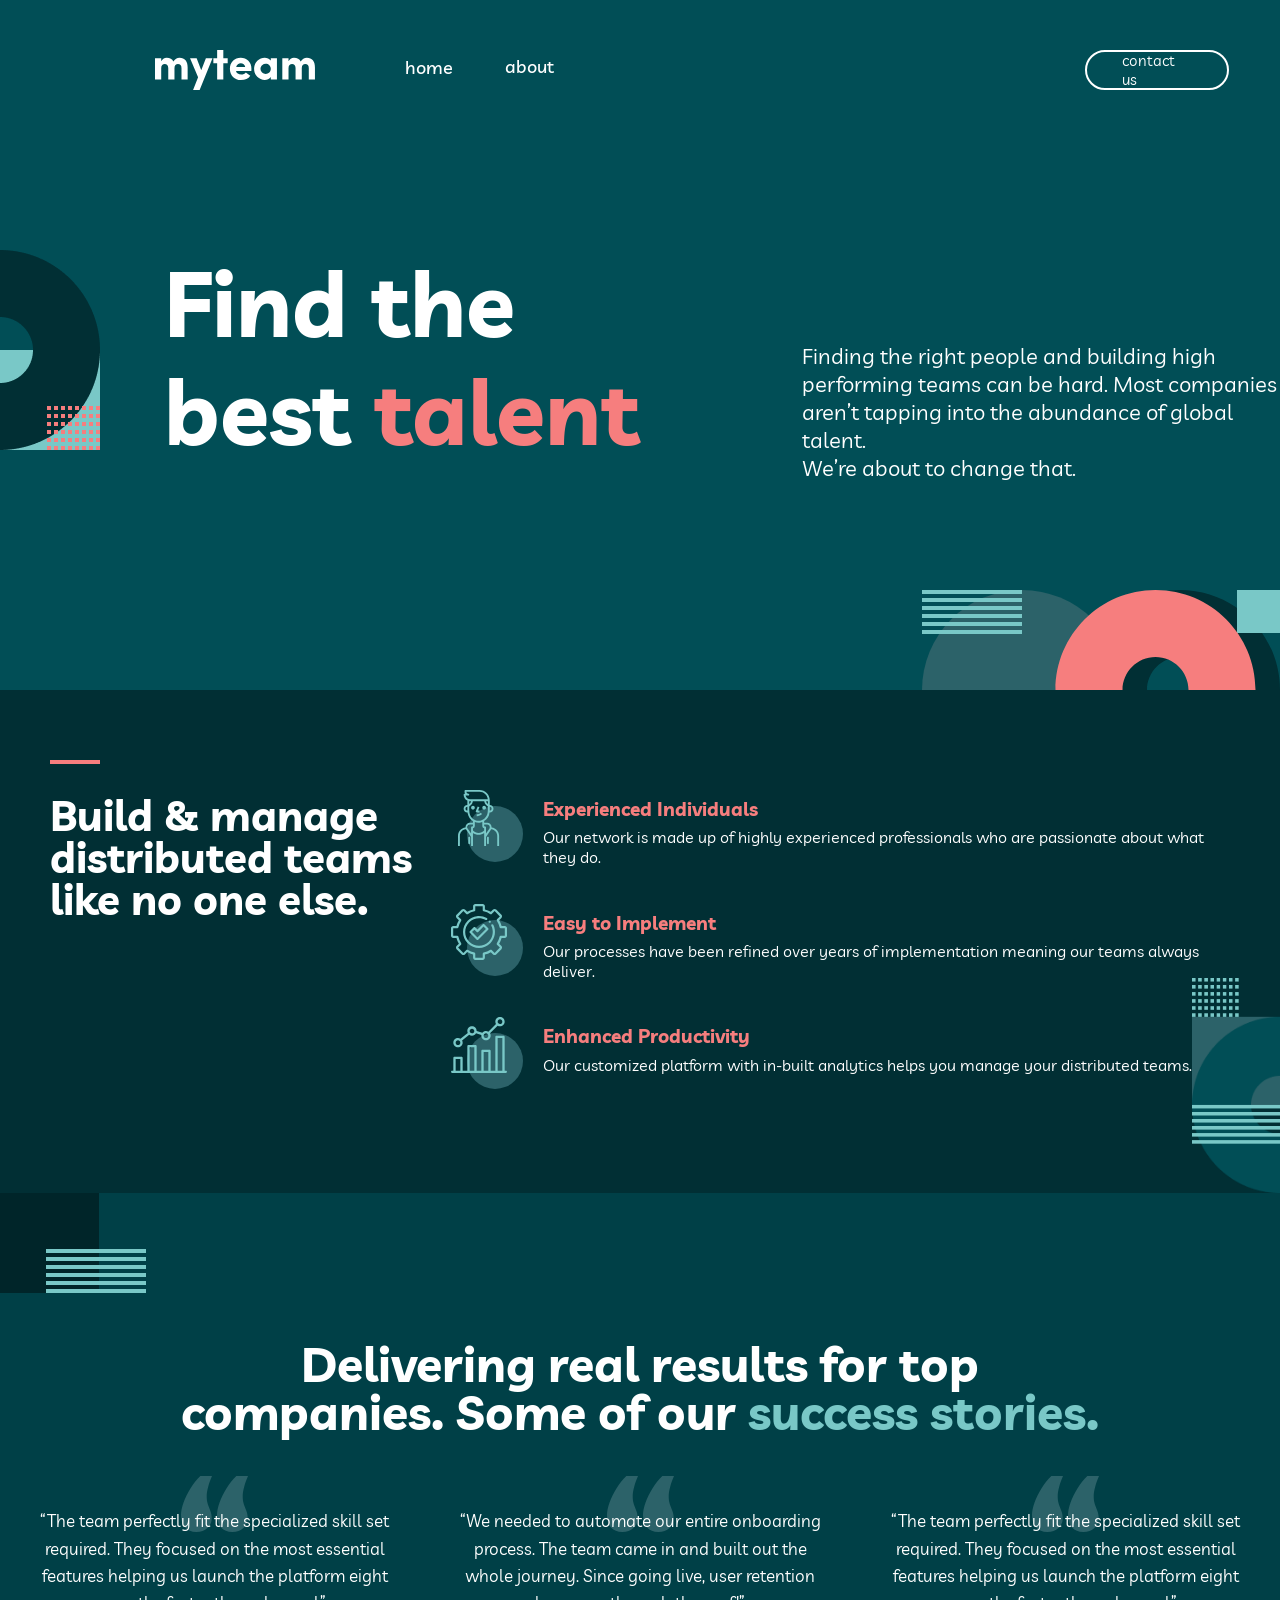
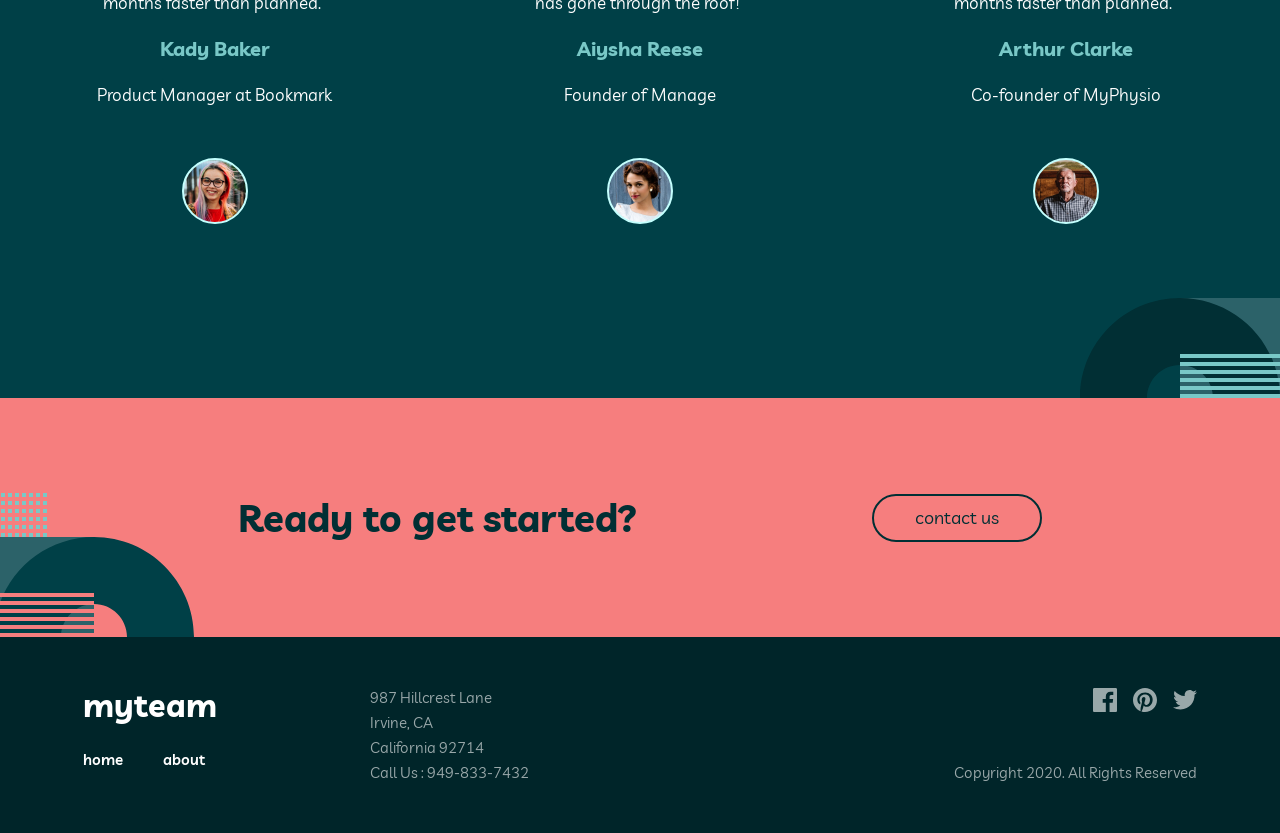
==== index.html @ 56946a6c "change some index" ====
<!DOCTYPE html>
<html lang="en">

<head>
    <meta charset="UTF-8">
    <meta name="viewport" content="width=device-width, initial-scale=1.0">
    <title>Document</title>
    <link rel="stylesheet" href="CSS/home-main.css">
    <link rel="stylesheet" href="CSS/home-header.css">
    <link rel="stylesheet" href="CSS/home-footer.css">
    <link rel="preconnect" href="https://fonts.googleapis.com">
    <link rel="preconnect" href="https://fonts.gstatic.com" crossorigin>
    <link
        href="https://fonts.googleapis.com/css2?family=Livvic:ital,wght@0,100;0,200;0,300;0,400;0,500;0,600;0,700;0,900;1,100;1,200;1,300;1,400;1,500;1,600;1,700;1,900&display=swap"
        rel="stylesheet">
</head>

<body>
    <header>

        <div class="pagesection">
            <img src="img/logofoto.svg" alt="Logo" class="logoimg">
            <div>
                <a href="index.html" class="logotext-home">home</a>
                <a href="about.html" class="logotext-about">about</a>
            </div>
            <div class="contactus">
                <a href="contact.html" class="logotext1">contact us</a>
                <div><img src="img/threelinesGroup 2.png" class="logotext2"></div>
            </div>
        </div>

        <div class="home-header">
            <div class="home-text">
                <div class="home-1circle-box">
                    <img src="img/1circle.png" class="circle1">
                </div>

                <h1 class="text1">Find the <br> best <span>talent</span></h1>
                <div class="text2">Finding the right people and building high <br> performing teams can be hard. Most
                    companies <br> aren’t tapping into the abundance of global talent. <br> We’re about to change that.
                </div>
            </div>
            <div class="home-2cicrle-box">
                <img src="img/2circle.svg" class="circle2">
            </div>
        </div>
    </header>

    <main>
        <div class="home_main1">
            <!-- <img src="img/dekoracija4.png" class="home_main1_decor1"> -->
            <div class="home_main1-wrap">
                <div class="home_main1_build-teams">
                    <img src="img/Rectangle.png" class="home_main1_build-teams_decor">
                    <h2>Build & manage distributed teams like no one else.</h2>
                </div>
                <div class="home_main1_points">
                    <div class="home_main1_point-img">
                        <img src="img/individuals-logo.svg" alt="drawing of a person">
                    </div>
                    <div class="home_main1_point-text">
                        <h3>Experienced Individuals</h3>
                        <p>Our network is made up of highly experienced professionals who are passionate about what they
                            do.</p>
                    </div>

                    <div class="home_main1_point-img">
                        <img src="img/implement-logo.svg" alt="drawing of a checkmark">
                    </div>
                    <div class="home_main1_point-text">
                        <h3>Easy to Implement</h3>
                        <p>Our processes have been refined over years of implementation meaning our teams always
                            deliver.</p>
                    </div>

                    <div class="home_main1_point-img">
                        <img src="img/productivity-logo.svg" alt="drawing of a chart">
                    </div>
                    <div class="home_main1_point-text">
                        <h3>Enhanced Productivity</h3>
                        <p>Our customized platform with in-built analytics helps you manage your distributed teams.</p>
                    </div>
                </div>
            </div>
        </div>




        <div class="home_main2">

            <div class="move-photo">
                <img src="img/Group 8 Copy.png">
            </div>
            <div class="success-stories">


                <div class="success-stories__title">
                    <h2>
                        Delivering real results for top <br> companies. Some of our <span class="other-color">success
                            stories.</span></h2>
                </div>

                <div class="persons-table">
                    <div class="column-line1">
                        <img src="img/“.svg" class="size-photo">
                        <p> “The team perfectly fit the specialized skill set <br> required. They focused on the most
                            essential <br> features helping us launch the platform eight <br> months faster than
                            planned.”
                        </p>
                        <h3>Kady Baker</h3>
                        <p>Product Manager at Bookmark</p>
                        <div class="persons-photo"><img src="img/Oval.svg"></div>
                    </div>
                    <div class="column-line2">
                        <img src="img/“.svg" class="size-photo">
                        <p> “We needed to automate our entire onboarding <br> process. The team came in and built out
                            the
                            <br> whole journey. Since going live, user retention <br> has gone through the roof!”
                        </p>
                        <h3>Aiysha Reese</h3>
                        <p>Founder of Manage</p>
                        <div class="persons-photo"><img src="img/Oval Copy 5.svg"></div>
                    </div>
                    <div class="column-line3">
                        <img src="img/“.svg" class="size-photo">
                        <p> “The team perfectly fit the specialized skill set <br> required. They focused on the most
                            essential <br> features helping us launch the platform eight <br> months faster than
                            planned.”
                        </p>
                        <h3>Arthur Clarke</h3>
                        <p>Co-founder of MyPhysio</p>
                        <div class="persons-photo"><img src="img/Oval Copy 6.svg"></div>
                    </div>
                </div>
            </div>
            <div class="move-photo1">
                <img src="img/Group 8.svg">
            </div>
    </main>
    <footer>
        <div class="cta">
            <img src="img/Group 8 s.svg" class="cta__decor">

            <div class="cta_in">
                <h2>Ready to get started?</h2>
                <a href="contact.html">contact us</a>
            </div>
        </div>
        <div class="start">
            <div class="footer-left">
                <div class="logo">myteam
                <nav>
                    <a href="index.html">home</a>
                    <a href="about.html">about</a>
                </nav>
                </div>
                <div class="socials2">
                    <a href="#"><img src="img/Path.svg" alt="Facebook"></a>
                    <a href="#"><img src="img/Path1.svg" alt="Pinterest"></a>
                    <a href="#"><img src="img/Path2.svg" alt="Twitter"></a>
                </div>
            <div class="footer-info">
                <p>987 Hillcrest Lane</p>
                <p>Irvine, CA</p>
                <p>California 92714</p>
                <p>Call Us : 949-833-7432</p>
                <div class="texttablet">
                    <p>Copyright 2020. All Rights Reserved</p>
                </div>
            </div>    
            </div>

            
            <div class="footer-right">
                <div class="socials">
                    <a href="#"><img src="img/Path.svg" alt="Facebook"></a>
                    <a href="#"><img src="img/Path1.svg" alt="Pinterest"></a>
                    <a href="#"><img src="img/Path2.svg" alt="Twitter"></a>
                </div>
                <p>Copyright 2020. All Rights Reserved</p>
            </div>
        </div>
    </footer>


</body>

</html>
---- CSS/home-main.css ----
body{
    font-family: "Livvic", sans-serif;
    margin: 0 auto;
}

.success-stories {
    width: 100%;
    max-width: 1440px;
    min-height: 280px;
    display: flex;
    flex-direction: column;
    align-items: center;
    background-color: #004047;
    color: white;
    padding: 16px 0px 70px;
    margin: 0 auto;
}

.move-photo{
    width: 100%;
    max-width: 1440px;
    height: auto;
    background-color: #004047;
    margin: 0 auto;
}


.move-photo1 {
    display: flex;
    justify-content: flex-end;
    width: 100%;
    max-width: 1440px;
    height: auto;
    background-color: #004047;
    margin: 0 auto;
}


.success-stories__title {
    display: flex;
    justify-content: center;
    text-align: center;
    margin-top: 27px;
}

.success-stories__title h2 {
    font-size: 48px;
    line-height: 1;
    margin: 0 auto;
}

.success-stories__title span {
    color: #79C8C7;
}
 
.persons-table {
    width: 100%;
    max-width: 1200px;
    height: auto;
    display: flex;
    justify-content: space-between;
    gap: 40px;
    margin-top: 40px;                      
}

.persons-table p{
    font-size: 17px;
    line-height: 1.6;
    margin: 0 auto;
}

.column-line1, .column-line2, .column-line3 {
    text-align: center;
    display: flex;
    flex-direction: column;
}

.column-line1 h3, .column-line2 h3, .column-line3 h3{
    color: #79C8C7;
    font-size: 20px;
}

.size-photo{
    width: 67px;
    height: 56px;
    margin: 0 auto -25px;
}

.persons-photo{
    padding-top: 50px;
    
}


.home_main1 {
    background-color: #012F34;
    color: white;
    background-size: 6.9%;
    max-width: 1340px;
    margin: auto;
    padding: 100px 50px;
    position: relative;
    display: flex;
    background-image: url("../img/dekoracija4.png");
    background-repeat: no-repeat;
    background-position: bottom right;
}
.home_main1-wrap {
    margin: auto;
    display: flex;
    justify-content: space-around;
    
}
 
.home_main1_build-teams {
    width: 419px;
    height: 144px;
    font-size: 28px;
    line-height: 1;
    margin-top: -30px;
}
 
.home_main1_points {
    display: grid;
    grid-template-columns: 72px auto;
    grid-template-rows: 94px;
    gap: 20px;
}
.home_main1_points h3 {
    color: #F67E7E;
    line-height: 0;
}
 
.home_main1_point-img {
    pointer-events: none;
}
 
 
.home_main1_build-teams_decor {
    pointer-events: none;
    position: absolute;
}

.about_main-1 {
    background-color: #004047;
    color: white;
    width: 1440px;
    height: 1002px;
    margin: auto;
 
    position: relative;
}
 
.about_main-1_wrap {
    margin: auto;
    display: flex;
    flex-direction: column;
}
 
.about_main-1_meet-directors {
    margin: auto;
    margin-top: 100px;
    width: 1110px;
    text-align: center;
    font-size: 28px;
}
 
.about_main-1_directors {
    display: grid;
    grid-template-columns: repeat(3, 350px);
    gap: 20px;
    justify-content: center;
}
 
.about_main-1_directors-tile {
    background-color: #002529;
    width: 350px;
    height: 253px;
    text-align: center;
    margin-bottom: 50px;
    position: relative;
    font-size: 15px;
    display: flex;
    flex-direction: column;
    align-items: center;
    justify-content: center;
}
.about_main-1_directors-tile p:first-of-type {
    color: #79C8C7;
    font-weight: bold;
    font-size: 18px;
    margin-bottom: -10px;
}
.about_main-1_directors-tile p:last-of-type {
    font-style: italic;
}
.about_main-1_directors-tile img {
    margin-bottom: -10px;
    height: 96px;
    width: 96px;
}
.about_main-1_directors-tile:last-child img {
    border: 2px solid #C4FFFE;
    border-radius: 50%;
}
 
.about_main-1_directors-tile_plus {
    background-color: #F67E7E;
    width: 56px;
    height: 56px;
    border: 0px solid;
    border-radius: 50%;
 
    color: #002529;
    font-size: 40px;
    font-weight: bold;
 
    text-align: center;
    display: flex;
    justify-content: center;
 
    position: absolute;
    bottom: -28px;
    left: 50%;
    transform: translateX(-50%);
}
 
 
 
.about_main-1_decor-1 {
    position: absolute;
    pointer-events: none;
}
.about_main-1_decor-2 {
    position: absolute;
    pointer-events: none;
 
    right: 0px;
    bottom: 0px;
}

.about_main-2 {
    background-color: #012F34;
    color: white;
    width: 1440px;
    height: 437px;
    margin: auto;
    position: relative;
}
 
.about_main-2_wrap {
    margin: auto;
    display: flex;
    flex-direction: column;
}
 
.about_main-2_some-clients {
    margin: auto;
    margin-top: 100px;
    width: 1110px;
    text-align: center;
    font-size: 28px;
}
 
.about_main-2_clients {
    display: flex;
    justify-content: center;
    align-items: center;
    flex-wrap: wrap;
    gap: 100px;
 
    filter: brightness(0) invert(1);
    height: 45px;
    margin-top: 20px;
}
 
.about_main-2_clients-box {
    width: 150px;
    height: 45px;
 
    display: flex;
    justify-content: center;
    align-items: center;
}
 
.about_main-2_clients img {
    max-width: 100%;
    max-height: 100%;
}
 
.about_main-2_decor {
    position: absolute;
    pointer-events: none;
}



@media screen and (max-width: 768px) {
    .home_main1 {
        background-size: 13%;
        padding: 120px 0px;
        background-image: url("../img/dekoracija4.png");
        background-repeat: no-repeat;
        background-position: top  right;
    }

    .home_main1_decor1 {
        padding-bottom: 440px;
    }

    .home_main1-wrap {
        margin-right: 0px;
        margin-left: 0px;
        display: flex;
        flex-direction: column;
    }

    .home_main1_build-teams {
        font-size: 22px;
        width: 450px;
        margin-left: 80px;
    }

    .home_main1_points {
        width: 450px;
        margin-left: 70px;
    }


    .logotext1:hover {
        color: black;
        background-color: #fff;
    }
    .persons-table{
        display: flex;
        flex-direction: column;
        margin-top: 50px;
    }

}
---- CSS/home-header.css ----
header {
    background-color: #014E56;
    max-width: 1440px;
    height: auto;
    margin: 0 auto;
}
 
.logoimg {
    width: 160px;
    height: 40px;
}
 
.pagesection {
    height: 40px;
    padding-top: 50px;
    margin-left: 155px;
    display: flex;
    box-sizing: content-box;
    gap: 90px;
}
 
.pagesection div {
    display: flex;
    gap: 10px;
    box-sizing: content-box;
}
 
.contactus {
    margin-left: 400px;
    box-sizing: content-box;
}
 
.logotext-home {
    padding-top: 6px;
    color: white;
    font-size: 18px;
    font-weight: 500;
    width: 90px;
    text-decoration: none;
}
 
.logotext-about {
    padding-top: 5px;
    color: white;
    font-size: 18px;
    font-weight: 500;
    width: 90px;
    text-decoration: none;
}
 
.logotext1 {
    box-sizing: content-box;
    width: 70px;
    color: white;
    font-size: 15px;
    border: 2px solid white;
    padding: 14px 35px;
    border-radius: 100px;
    text-decoration: none;
    display: flex;
    align-items: center;
}

.logotext2{
    display: none;
}
 
.home-header {
    padding-top: 60px;
}
 
.home-text {
    color: white;
    height: 400px;
    padding-top: 40px;
    display: flex;
    flex-direction: row;
}
 
.home-circle-box {
    width: 200px;
    height: 200px;
}
 
.circle1 {
    margin-top: 60px;
}
 
.text1 {
    padding-left: 64px;
    font-size: 90px;
    line-height: 1.2;
    width: 635px;
    height: 200px;
}
 
.text1 span {
    color: #F67E7E;
}
 
.text2 {
    line-height: 28px;
    font-size: 22px;
    padding-top: 152px;
    padding-left: 30px;

}
 
 
.home-2cicrle-box {
    display: flex;
    justify-content: flex-end;
}

.logotext1:hover {
    color: black;
    background-color: #fff;
}

.logotext-home:hover{
    color: #F67E7E
}

.logotext-about:hover{
    color: #F67E7E;
}
 
@media screen and (max-width: 768px) {
    header {
        width: 768px;
    }
 
    .pagesection {
        width: 768px;
        height: 40px;
        padding-top: 50px;
        margin-left: 50px;
        padding-left: 0px;
        flex-direction: row;
        display: flex;
        gap: 55px;
    }
 
    .logotext1 {
        margin-left: 85px;
        width: 70px;
        color: white;
        font-size: 15px;
        border: 2px solid white;
        padding: 14px 35px;
        border-radius: 100px;
        text-decoration: none;
        display: flex;
        justify-content: center;
        align-items: center;
    }
 
    .contactus {
        margin-left: 0px;
    }
 
    .circle1 {
        display: none;
    }
 
    .home-header {
        padding-top: 0px;
        height: 700px;
    }
 
    .home-text {
        padding-top: 40px;
        justify-content: center;
        color: white;
        width: 683px;
        height: 450px;
        display: flex;
        flex-direction: column;
    }
 
    .text1 {
        text-align: center;
        margin-left: 60px;
        padding-left: 0px;
        margin-top: 0px;
        margin-bottom: 0px;
        font-size: 80px;
        line-height: 1;
        width: 683px;
        height: 200px;
    }
 
    .text1 span {
        color: #F67E7E;
    }
 
    .text2 {
 
        text-align: center;
        margin-left: 180px;
        padding-left: 0px;
        padding-top: 0px;
        width: 457px;
        line-height: 28px;
        font-size: 19px;
        height: 100px;
    }
 
    .home-2cicrle-box {
        padding-top: 110px;
        margin-right: 200px;
        display: flex;
        justify-content: flex-end;
    }
 
    .home_main1 {
        width: 100%;
        max-width: 768px;
    }
 
    .home_main1_decor1 {
        padding-bottom: 440px;
    }
 
    .home_main1-wrap {
        display: flex;
        flex-direction: column;
    }
    .home_main1_build-teams {
        font-size: 22px;
        width: 450px;
        margin-left: 80px;
    }
 
    .home_main1_points {
        width: 450px;
        margin-left: 70px;
    }
 
 
    .logotext1:hover {
        color: black;
        background-color: #fff;
    }
}

@media (max-width: 375px){
    header{
        width: 100%;
        max-width: 375px;
    }

    .home-text{
        width: 100%;
        max-width: 375px;
        margin: 0;
    }

    .circle1{
        display: none;
    }

    .text1{ 
        width: 100%;
        max-width: 375px;
        margin-left: -1px;
        font-size: 40px;
        height: 100px;
    }

    .text2{
        display: flex;
        align-items: center;
        justify-content: center;
        width: 100%;
        max-width: 375px;
        font-size: 16px;
        margin-left: 0px;
    }
    .pagesection div{
        display: none;
    }

    .logotext2{
        display: flex;
        flex-direction: column;
    }

    .pagesection{
        width: 100%;
        max-width: 375px;;
    }
    
}
---- CSS/home-footer.css ----
footer{
    font-family: "Livvic", sans-serif;
    margin: 0 auto;
}
 
.cta{
    width: 100%;
    max-width: 1440px;
    height: auto;
    display: flex;
    align-items: center;
    margin: 0 auto;
    background-color: #F67E7E;
}
 
.cta img{
    width: 194px;
    margin-right: -194px;
    margin-top: 95px;
}
 
.cta_in{
    box-sizing: border-box;
    max-width: 1440px;
    margin: 0 auto;
    display: flex;
    flex-direction: row;
    justify-content: space-between;
    align-items: center;
}
 
.cta_in h2{
    display: flex;
    align-items: center;
    margin: 0 auto;
    font-size: clamp(28px, 3vw, 48px);
    line-height: 1;
    color: #012F34;
    margin-right: 235px;
}
 
.cta_in a{
    box-sizing: border-box;
    width: 170px;
    height: 48px;
    color: #012F34;
    font-size: 18px;
    border: 2px solid #012F34;     
    border-radius: 100px;
    text-decoration: none;
    display: flex;
    justify-content: center;
    align-items: center;
    margin: 0;
}

.cta_in:hover a{
    color: #fff;
    background-color: #012F34;
}


.start {
    box-sizing: border-box;
    width: 100%;
    max-width: 1440px;
    margin: 0 auto;
    background-color: #002529;
    min-height: 145px;
    display: flex;
    justify-content: space-between;
    align-items: center;
    padding: 48px 6.45%;
    color: #fff;
}
 

.footer-left {
    width: 40%;
    display: flex;
    justify-content: space-between;
}
 
.logo {
    font-size: 32px;
    font-weight: 700;
}
 
nav {
    display: flex;
    gap: 40px;
    margin-top: 25px;
}
 
nav a {
    color: #fff;
    text-decoration: none;
    font-size: 15px;
    font-weight: 600;
    transition: color 0.2s;
}
 
nav a:hover {
    color: #F67E7E;
}
 
.footer-info {
    display: flex;
    flex-direction: column;
    gap: 0;
    color: #fff;
    opacity: 0.6;
    font-size: 15px;
    line-height: 25px;
}
 
.footer-info p {
    margin: 0;
}
 
.footer-right {
    display: flex;
    flex-direction: column;
    align-items: flex-end;
    gap: 51px;
    color: #fff;
    opacity: 0.6;
    font-size: 15px;
}
 
.footer-right p {
    margin: 0;
    text-align: right;
}
 
.socials {
    display: flex;
    gap: 16px;
}
 
.socials a {
    display: block;
    transition: opacity 0.2s;
}
 
.socials a:hover img {
    filter: brightness(0) saturate(100%) invert(61%) sepia(44%) saturate(1000%) hue-rotate(310deg) brightness(100%);
}
 
.socials img {
    width: 24px;
    height: 24px;
    display: block;   
}

.socials2{
    display: none;
}

.texttablet{
    display: none;
}

@media (max-width: 768px) {
    
    .cta {
        width: 100%;
        max-width: 768px;
    }

    .cta_in{
        
        display: flex;
        justify-content: space-evenly;
        width: 100%;
        max-width: 768px;
    }

    .cta_in a {
        width: 153px;
        height: 40px;
        margin: 0;
    }

    .cta_in h2{
        margin-bottom: 0px;
        margin: 0;
        font-size: clamp(20px, 5vw, 32px);
    }

    .cta img{
        margin-top: 110px;
    }

    .footer-right p{
        display: none;
    }

    .socials{
        display: none;
    }

    .socials2{
        display: flex;
        gap: 25px;
    }

    .start{
        width: 100%;
        max-width: 768px;
        display: flex;
        padding: 48px 34px;
    }

    .footer-info{
        right: 28px;
        position: absolute;
        text-align: right;
        margin-top: 10px;
    }

    .footer-info p {
        font-size: clamp(10px, 3vw, 15px);
    }

    .footer-left{
        width: 100%;
        gap: 25px;
        display: flex;
        flex-direction: column;
    }

    .texttablet{
        display: flex;
        margin-top: 25px;
    }
    
    nav{
        margin-top: 50px;
    }

    .socials2 a{
        display: flex;
        align-items: center;
        justify-content: center;
    }
}

@media (max-width: 375px) {
    .cta_in{
        width: 100%;
        max-width: 375px;
        display: flex;
        flex-direction: column;
        margin: 0 auto;
        text-align: center;
        gap: 25px;
    }

    .cta_in h2{
        display: flex;
        width: 200px;
        margin-top: -5px;
        gap: 25px;
        font-size: clamp(32px, 3vw, 40px);
    }

    .cta img{
        margin-top: 200px;
    }

    .start{
        width: 100%;
        max-width: 375px;
        display: flex;
        flex-direction: column;
        padding: 30px 0px;
    }

    .socials2{
        display: none;
    }

    .footer-info{
        margin-left: -5px;
        text-align: center;
        margin-top: 25px;
        position: static;
    }

    .footer-info p{
        font-size: clamp(16px, 3vw, 20px);
    }

    .footer-left{
        gap: 10px;
    }

    .socials{
        display: flex;
    }

    nav{
        display: flex;
        justify-content: center;
        margin-top: 35px;
    }

    .texttablet{
        display: none;
    }

    .footer-right p{
        display: flex;
    }

    .footer-right{
        display: flex;
        flex-direction: column;
        align-items: center;
        gap: 25px;
    }

    .footer-right a{
        margin-top: 35px;
    }

    .logo{
        font-size: 28px;
        margin: 0 auto;
    }

}

@media (max-width: 625px){
    .cta img{
        margin-top: 215px;
    }
}
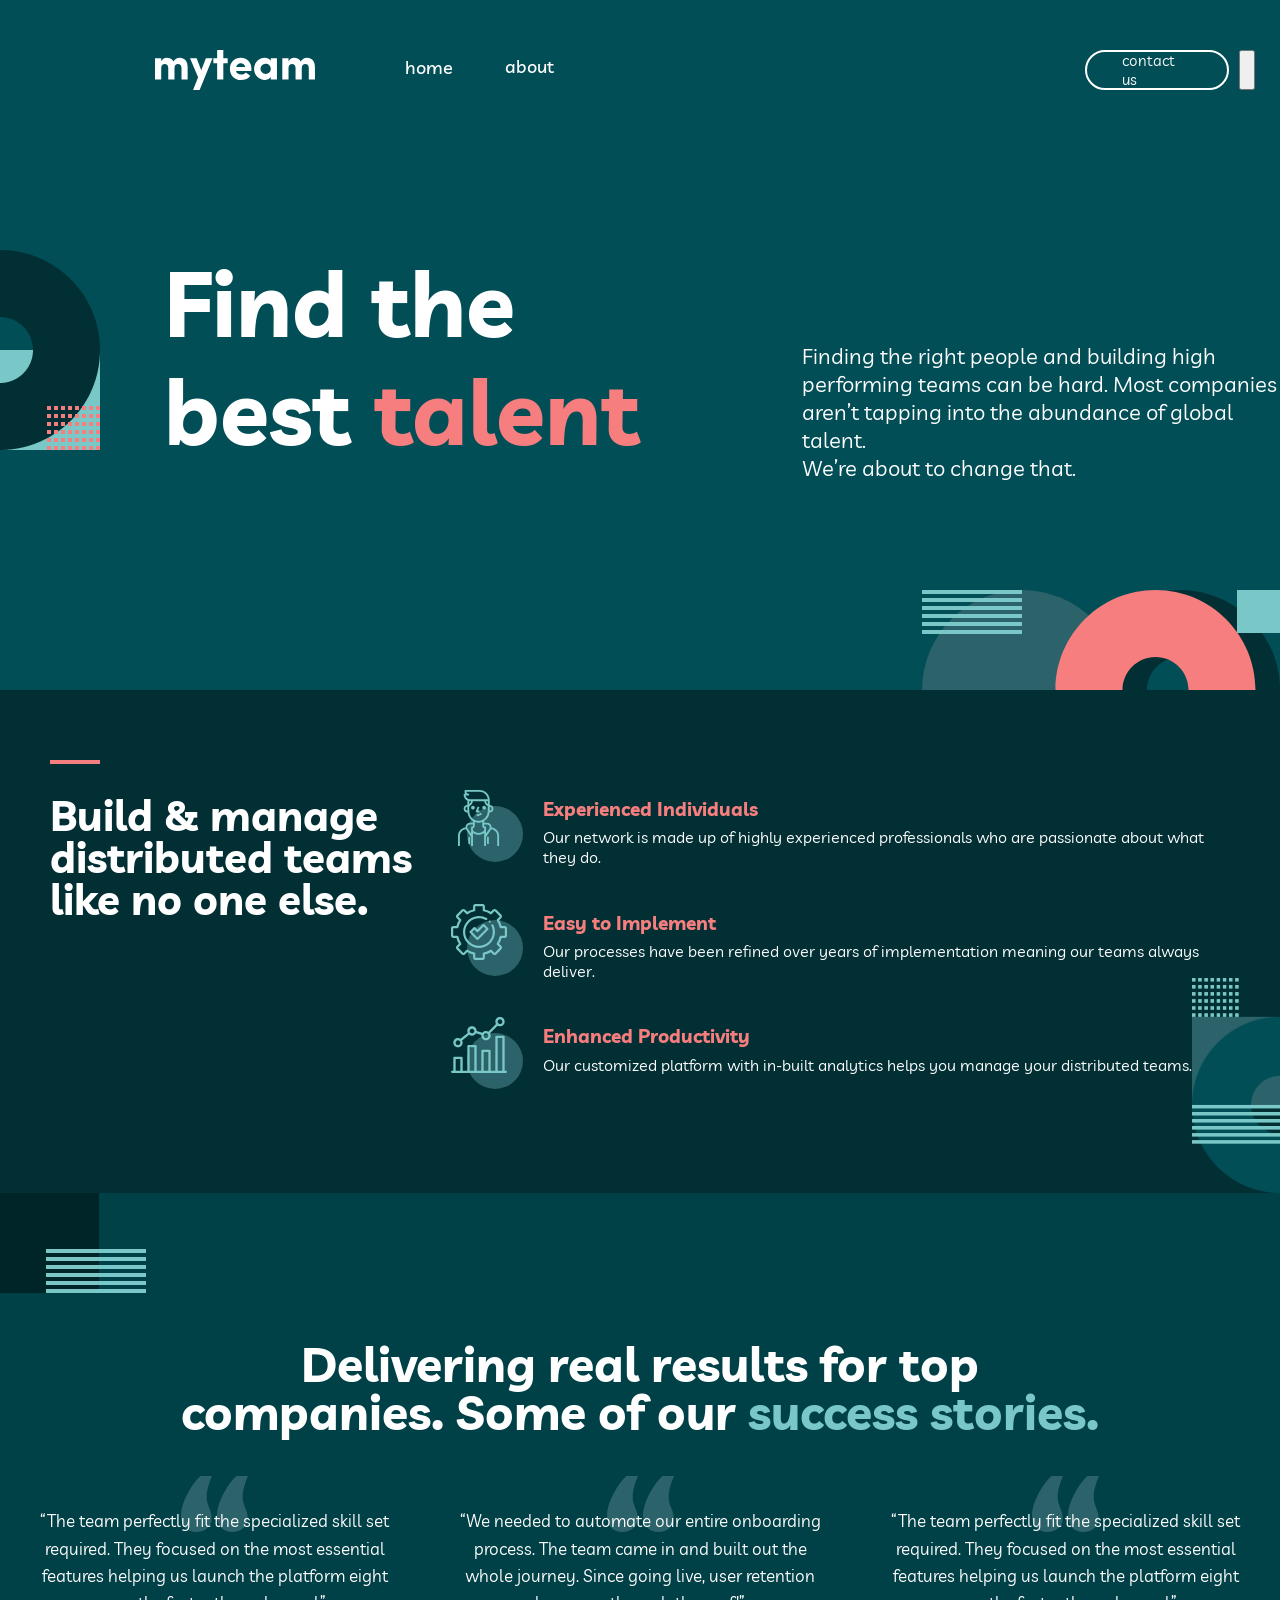
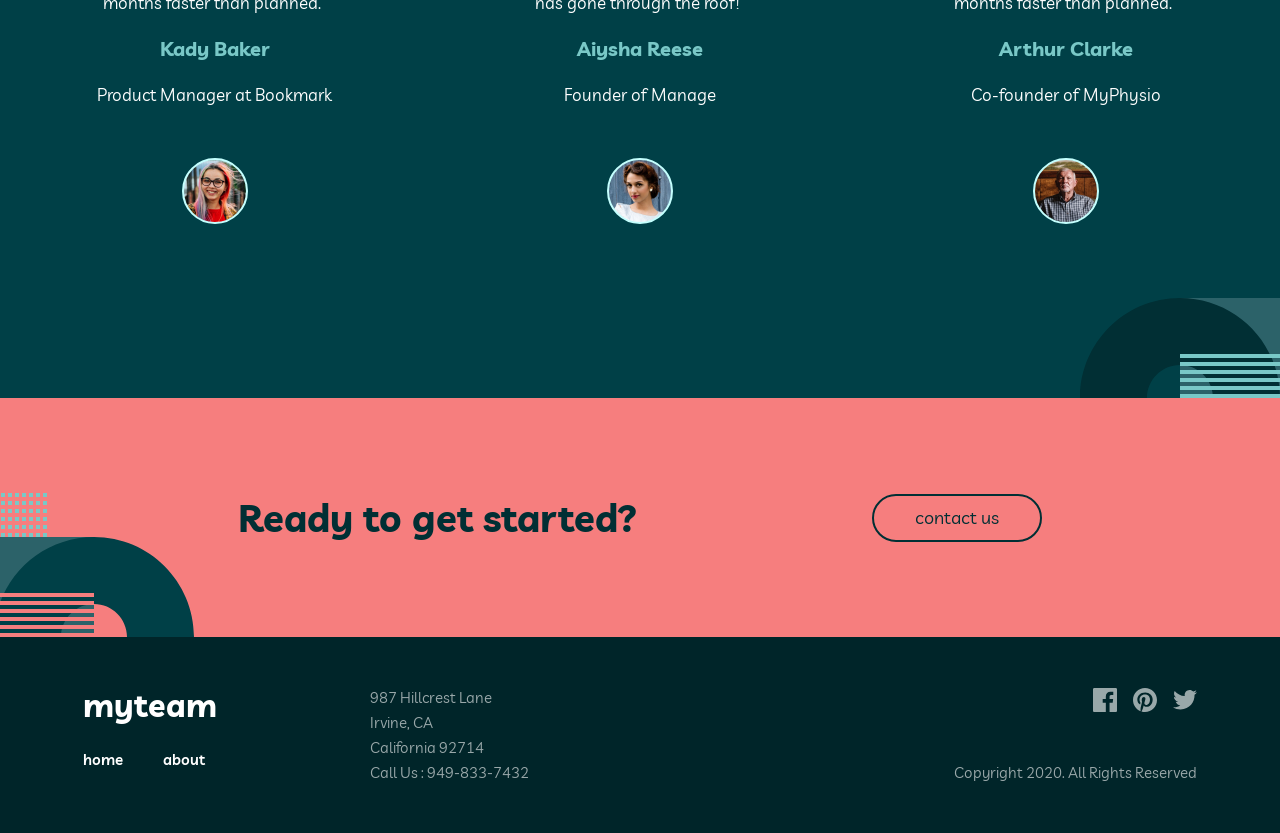
==== commit c5b4ac40: "save progress" ====
--- a/index.html
+++ b/index.html
@@ -26,7 +26,7 @@
             </div>
             <div class="contactus">
                 <a href="contact.html" class="logotext1">contact us</a>
-                <div><img src="img/threelinesGroup 2.png" class="logotext2"></div>
+                <button><img src="img/Group 2.png" class="logotext2"></button>
             </div>
         </div>
 
--- a/CSS/home-header.css
+++ b/CSS/home-header.css
@@ -248,12 +248,15 @@
     header{
         width: 100%;
         max-width: 375px;
+        height: 630px;
     }
 
     .home-text{
         width: 100%;
         max-width: 375px;
         margin: 0;
+        gap: 40px;
+        height: 300px;
     }
 
     .circle1{
@@ -264,7 +267,7 @@
         width: 100%;
         max-width: 375px;
         margin-left: -1px;
-        font-size: 40px;
+        font-size: 50px;
         height: 100px;
     }
 
@@ -277,18 +280,58 @@
         font-size: 16px;
         margin-left: 0px;
     }
-    .pagesection div{
+
+    .logotext2{
+        display: flex;
+        width: 20px;
+        height: 16px;
+        background-color: #014E56;
+        color: #fff;
+        margin-left: 125px;
+    }
+
+    .pagesection{
+        display: flex;
+        justify-content: space-evenly;
+        width: 100%;
+        max-width: 375px;
+        margin-left: 0px;
+        margin: 0 auto;
+    }
+
+    .pagesection > div:first-of-type {
+    display: none;
+    }
+
+    .home-2cicrle-box{
+        width: 100%;
+        max-width: 375px;
+        margin-top: 101px;
+        margin-left: -3px;
+        padding-top: 0;
+    }
+
+    .logoimg{
+        width: 130px;
+        height: 32px;
+    }
+
+    .logotext1{
         display: none;
     }
 
-    .logotext2{
-        display: flex;
-        flex-direction: column;
-    }
-
-    .pagesection{
-        width: 100%;
-        max-width: 375px;;
+    .contactus{
+        display: flex;
+    }
+
+    .circle2 img{
+        width: 100%;
+        max-width: 375px;
+    }
+
+    .pagesection button{
+        background-color: #014E56;
+        border: 0;
     }
     
 }
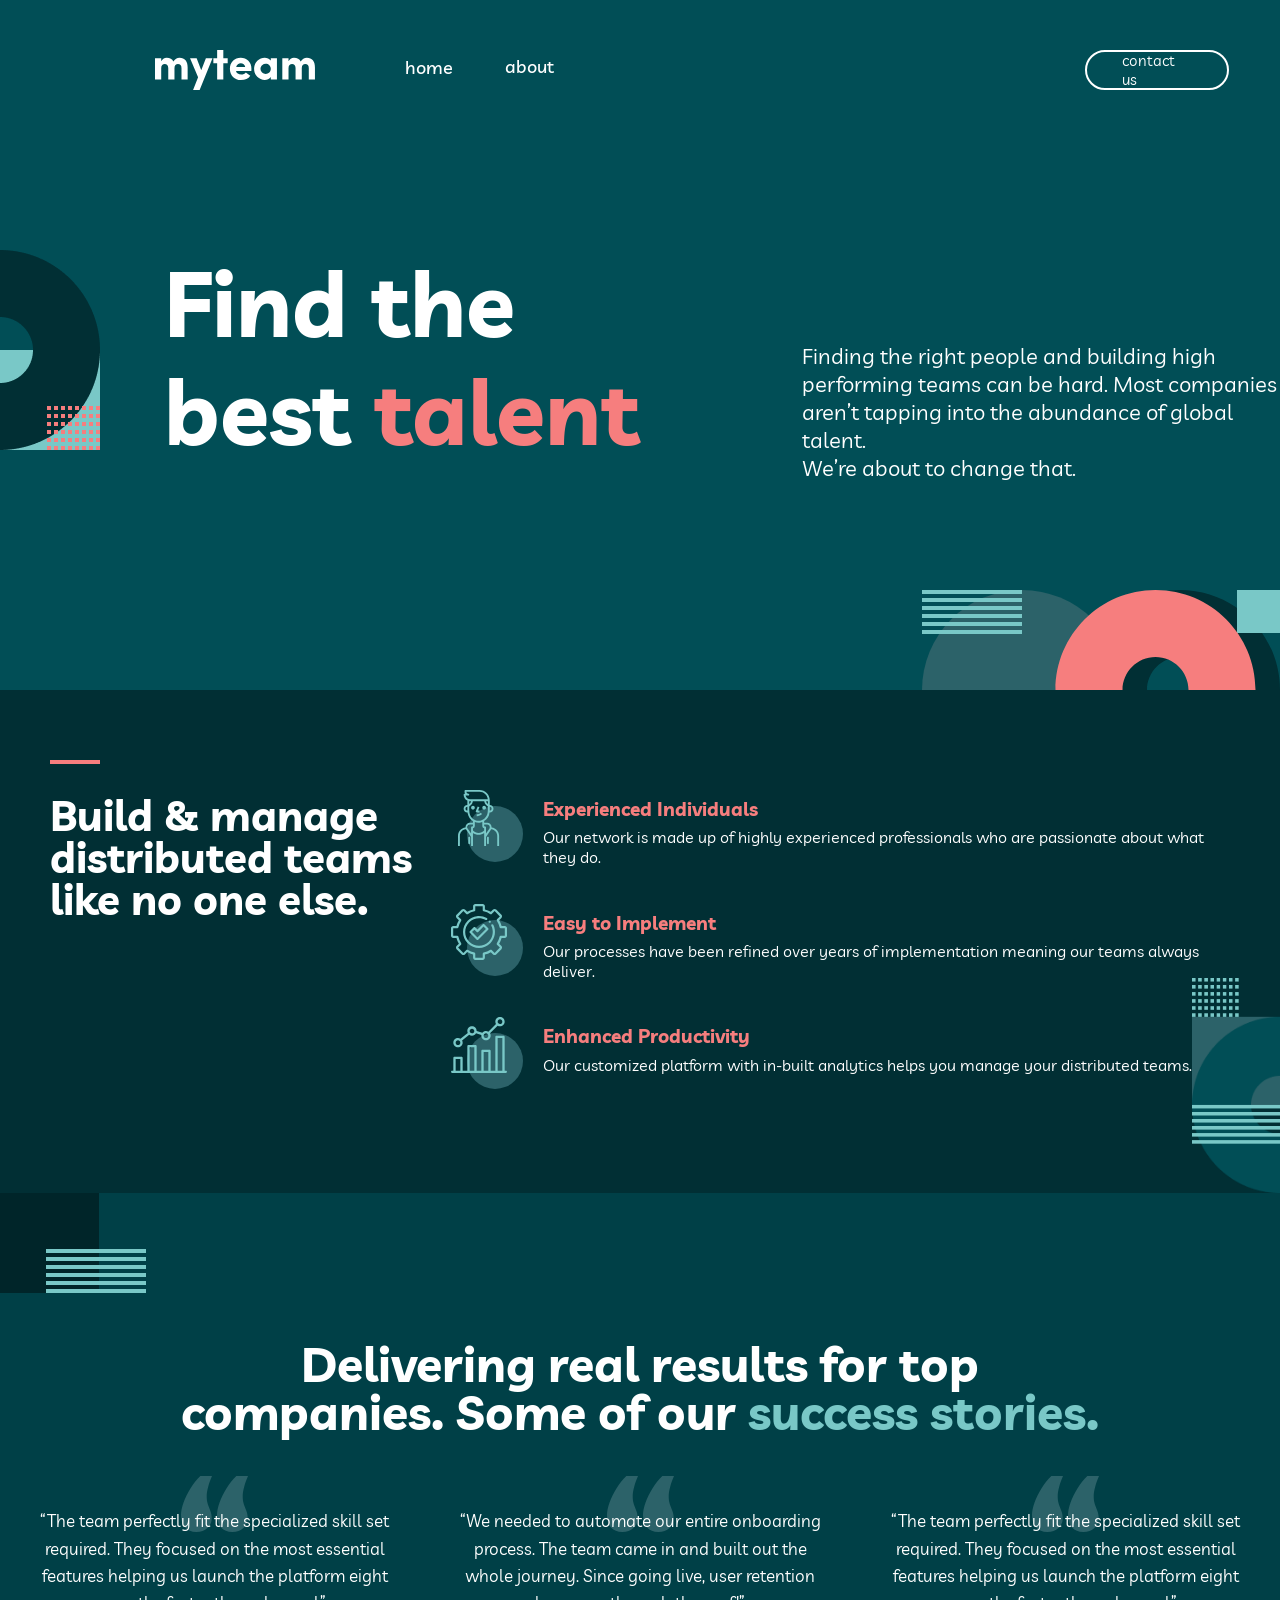
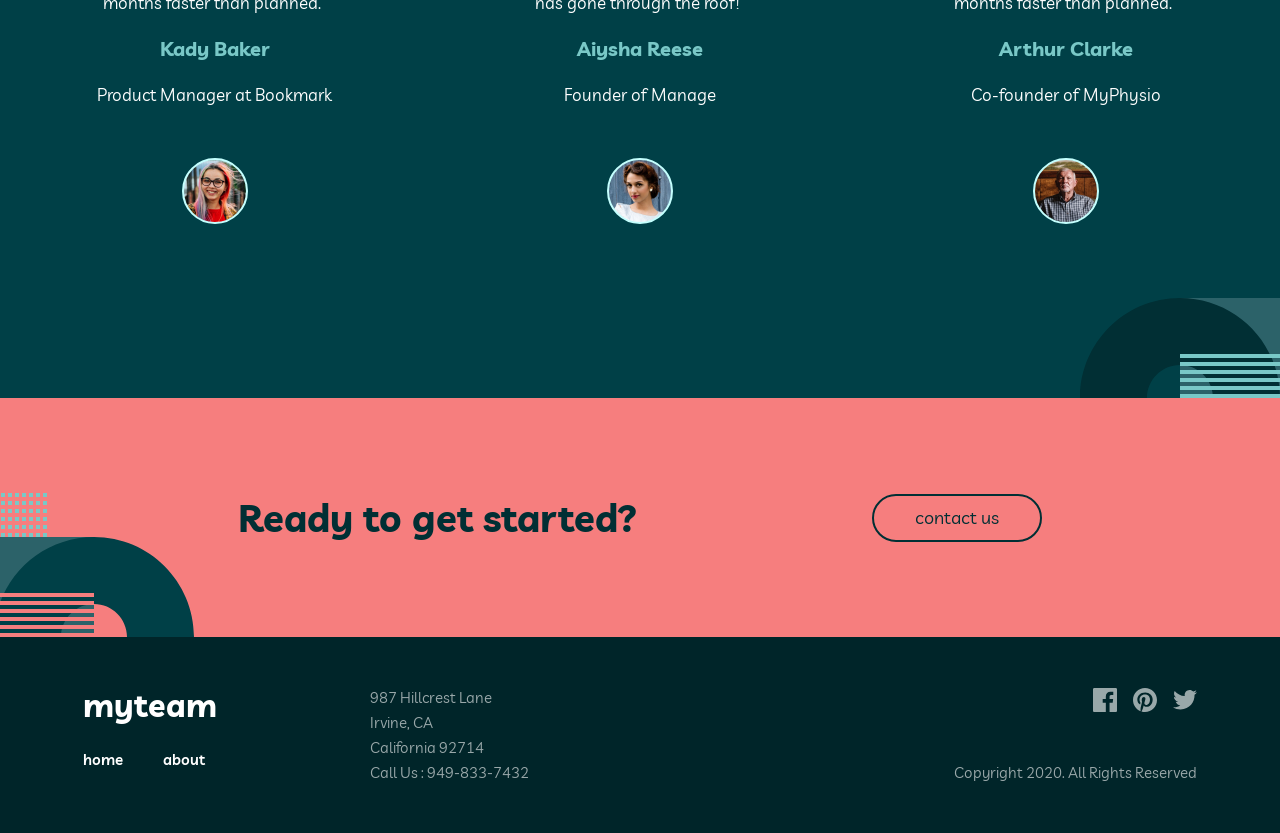
==== commit 0537b238: "fix some header mobile version" ====
--- a/index.html
+++ b/index.html
@@ -13,11 +13,19 @@
     <link
         href="https://fonts.googleapis.com/css2?family=Livvic:ital,wght@0,100;0,200;0,300;0,400;0,500;0,600;0,700;0,900;1,100;1,200;1,300;1,400;1,500;1,600;1,700;1,900&display=swap"
         rel="stylesheet">
+    <script src="js/script.js" defer></script>
 </head>
 
 <body>
     <header>
 
+        <div class="mobile-menu">
+            <button class="close-btn">✕</button>
+
+            <a href="index.html">home</a>
+            <a href="about.html">about</a>
+            <a href="contact.html" class="contact-btn">contact us</a>
+        </div>
         <div class="pagesection">
             <img src="img/logofoto.svg" alt="Logo" class="logoimg">
             <div>
@@ -151,28 +159,28 @@
         <div class="start">
             <div class="footer-left">
                 <div class="logo">myteam
-                <nav>
-                    <a href="index.html">home</a>
-                    <a href="about.html">about</a>
-                </nav>
+                    <nav>
+                        <a href="index.html">home</a>
+                        <a href="about.html">about</a>
+                    </nav>
                 </div>
                 <div class="socials2">
                     <a href="#"><img src="img/Path.svg" alt="Facebook"></a>
                     <a href="#"><img src="img/Path1.svg" alt="Pinterest"></a>
                     <a href="#"><img src="img/Path2.svg" alt="Twitter"></a>
                 </div>
-            <div class="footer-info">
-                <p>987 Hillcrest Lane</p>
-                <p>Irvine, CA</p>
-                <p>California 92714</p>
-                <p>Call Us : 949-833-7432</p>
-                <div class="texttablet">
-                    <p>Copyright 2020. All Rights Reserved</p>
+                <div class="footer-info">
+                    <p>987 Hillcrest Lane</p>
+                    <p>Irvine, CA</p>
+                    <p>California 92714</p>
+                    <p>Call Us : 949-833-7432</p>
+                    <div class="texttablet">
+                        <p>Copyright 2020. All Rights Reserved</p>
+                    </div>
                 </div>
-            </div>    
             </div>
 
-            
+
             <div class="footer-right">
                 <div class="socials">
                     <a href="#"><img src="img/Path.svg" alt="Facebook"></a>
--- a/CSS/home-header.css
+++ b/CSS/home-header.css
@@ -61,7 +61,7 @@
     align-items: center;
 }
 
-.logotext2{
+.contactus button{
     display: none;
 }
  
@@ -123,6 +123,10 @@
 
 .logotext-about:hover{
     color: #F67E7E;
+}
+
+.mobile-menu{
+    display: none;
 }
  
 @media screen and (max-width: 768px) {
@@ -246,8 +250,8 @@
 
 @media (max-width: 375px){
     header{
-        width: 100%;
-        max-width: 375px;
+        max-width: 375px;
+        width: 100%;
         height: 630px;
     }
 
@@ -333,5 +337,10 @@
         background-color: #014E56;
         border: 0;
     }
+
+    .contactus button{
+        display: flex;
+        margin-top: 5px;
+    }
     
 }
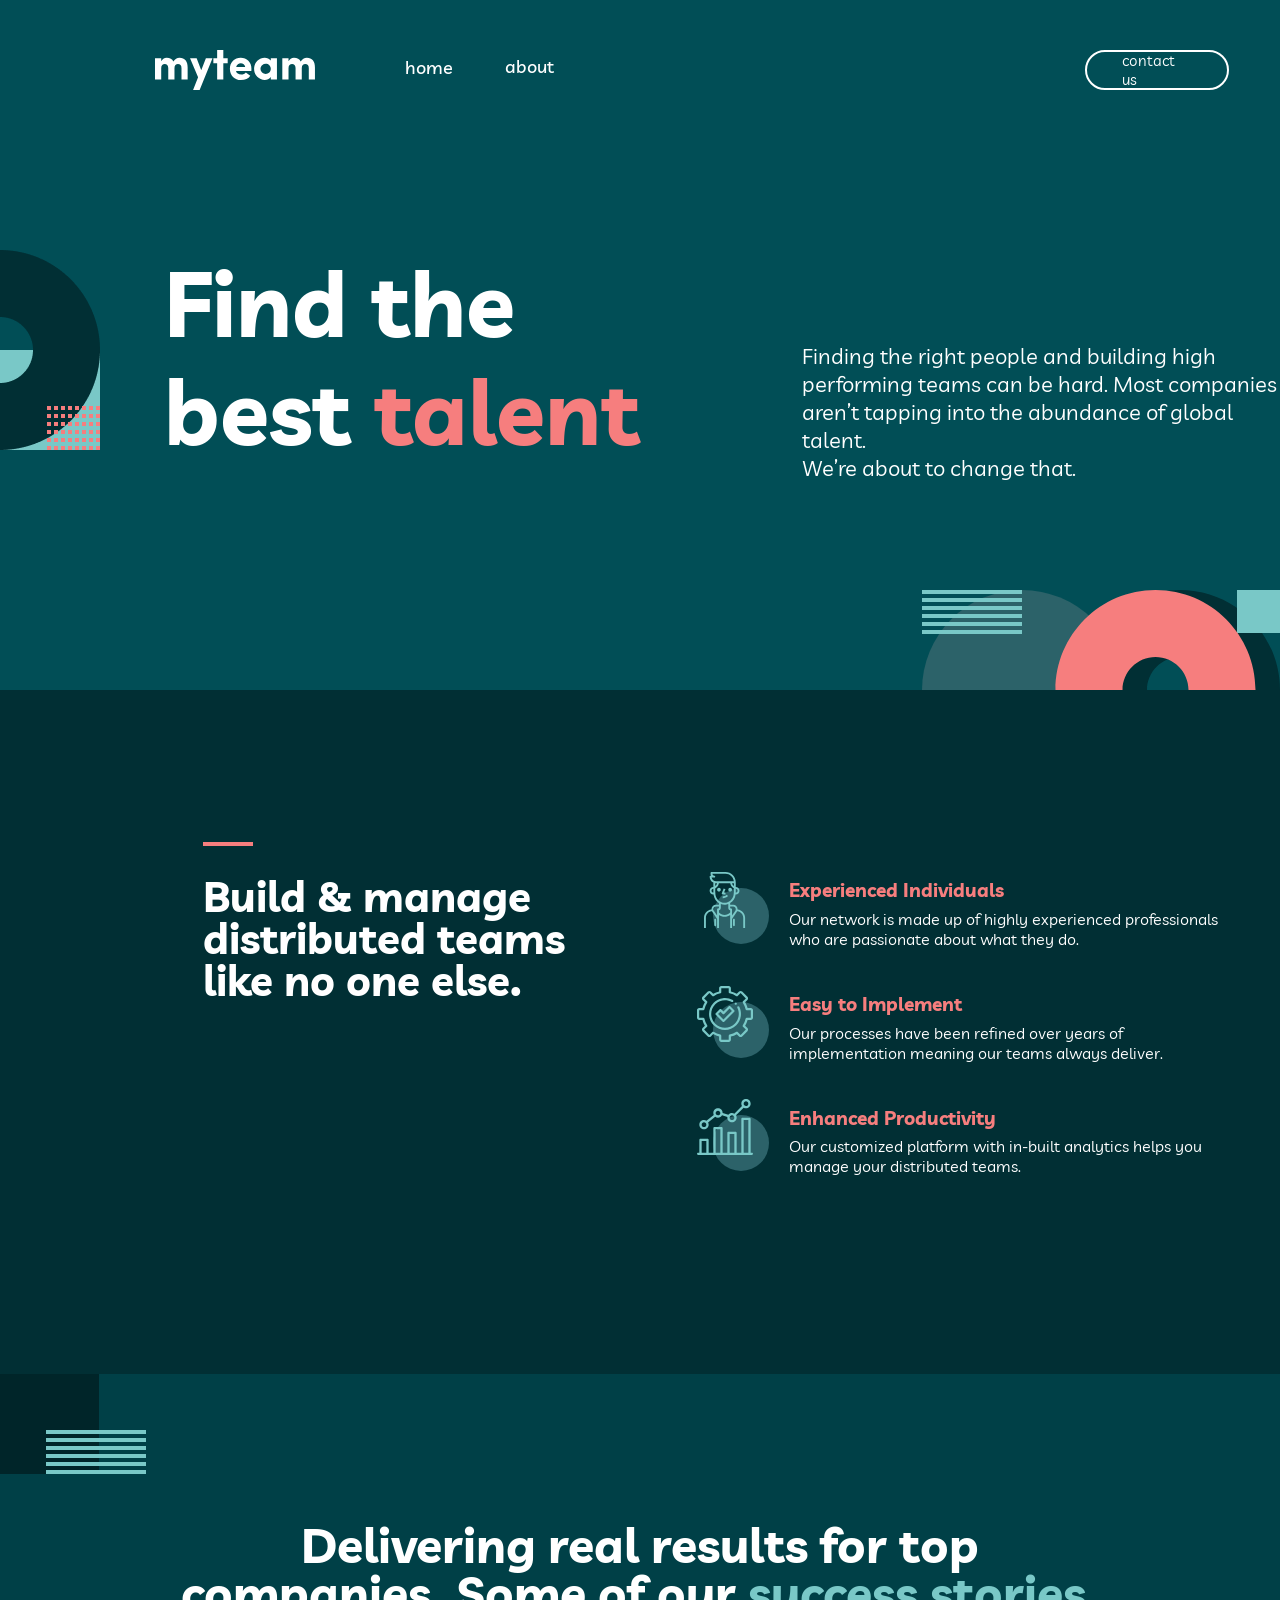
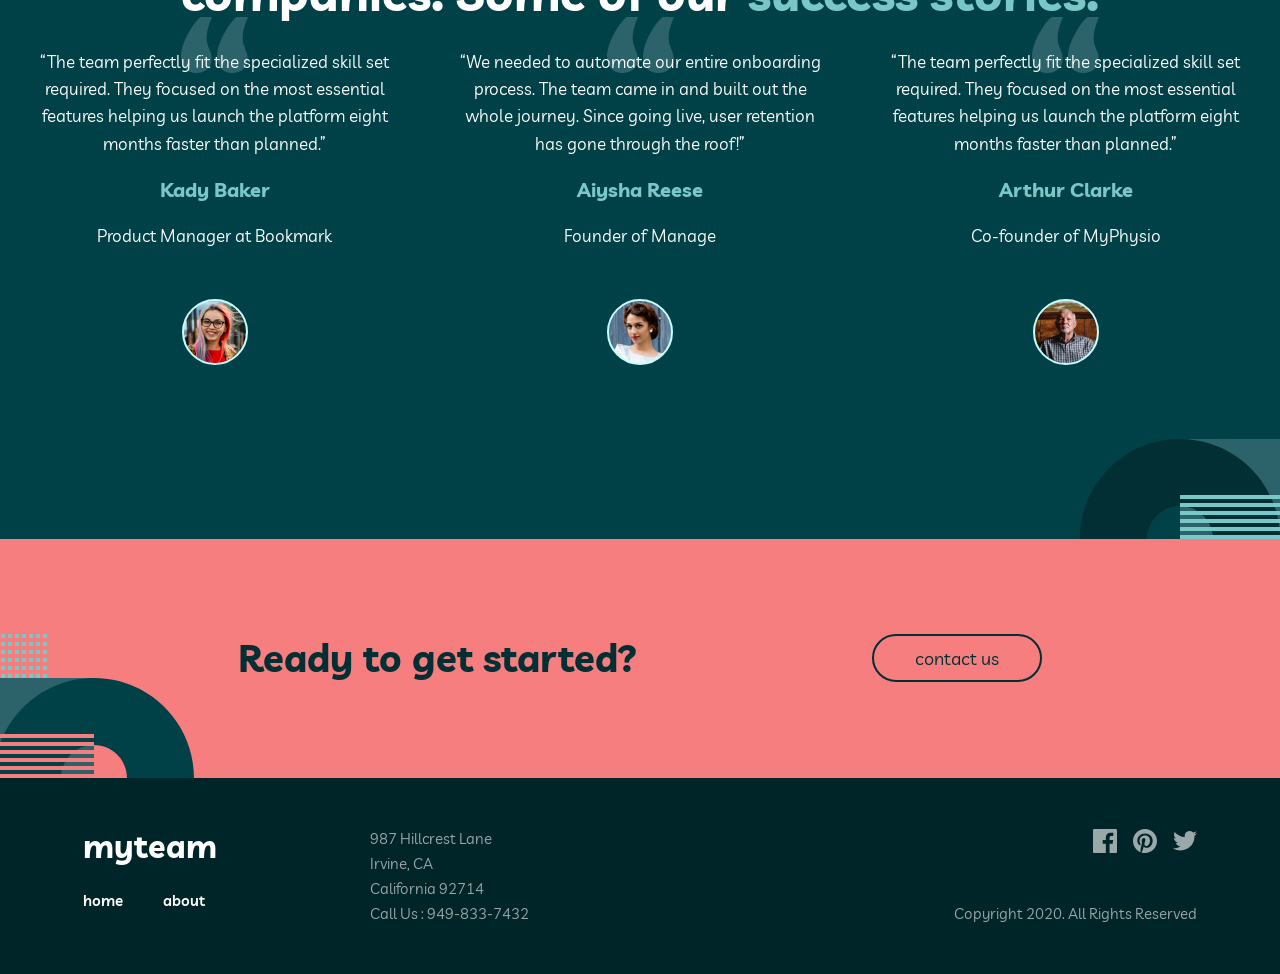
==== commit 58a5e824: "done functional for aobut header fix about and functional" ====
--- a/index.html
+++ b/index.html
@@ -17,14 +17,15 @@
 </head>
 
 <body>
+
     <header>
-
         <div class="mobile-menu">
             <button class="close-btn">✕</button>
 
             <a href="index.html">home</a>
             <a href="about.html">about</a>
-            <a href="contact.html" class="contact-btn">contact us</a>
+            <a href="contact.html" class="logotext1">contact us</a>
+            <img src="img/mobileGroup 8.svg" class="mobilephoto">
         </div>
         <div class="pagesection">
             <img src="img/logofoto.svg" alt="Logo" class="logoimg">
@@ -191,8 +192,6 @@
             </div>
         </div>
     </footer>
-
-
 </body>
 
 </html>
--- a/CSS/home-main.css
+++ b/CSS/home-main.css
@@ -59,8 +59,7 @@
     height: auto;
     display: flex;
     justify-content: space-between;
-    gap: 40px;
-    margin-top: 40px;                      
+    gap: 40px;                      
 }
 
 .persons-table p{
@@ -95,20 +94,19 @@
 .home_main1 {
     background-color: #012F34;
     color: white;
-    background-size: 6.9%;
-    max-width: 1340px;
-    margin: auto;
-    padding: 100px 50px;
+    width: 1440px;
+    height: 684px;
+    margin: auto;
+ 
     position: relative;
     display: flex;
-    background-image: url("../img/dekoracija4.png");
-    background-repeat: no-repeat;
-    background-position: bottom right;
 }
 .home_main1-wrap {
+    width: 1110px;
     margin: auto;
     display: flex;
     justify-content: space-around;
+    /* align-items: baseline; */
     
 }
  
@@ -121,8 +119,10 @@
 }
  
 .home_main1_points {
+    width: 540px;
+    /* height: 346px; */
     display: grid;
-    grid-template-columns: 72px auto;
+    grid-template-columns: 72px 445px;
     grid-template-rows: 94px;
     gap: 20px;
 }
@@ -135,109 +135,19 @@
     pointer-events: none;
 }
  
+.home_main1_decor1 {
+    height: 244px;
+    position: absolute;
+    bottom: 0;
+    right: 0;
+    pointer-events: none;
+}
  
 .home_main1_build-teams_decor {
     pointer-events: none;
     position: absolute;
 }
 
-.about_main-1 {
-    background-color: #004047;
-    color: white;
-    width: 1440px;
-    height: 1002px;
-    margin: auto;
- 
-    position: relative;
-}
- 
-.about_main-1_wrap {
-    margin: auto;
-    display: flex;
-    flex-direction: column;
-}
- 
-.about_main-1_meet-directors {
-    margin: auto;
-    margin-top: 100px;
-    width: 1110px;
-    text-align: center;
-    font-size: 28px;
-}
- 
-.about_main-1_directors {
-    display: grid;
-    grid-template-columns: repeat(3, 350px);
-    gap: 20px;
-    justify-content: center;
-}
- 
-.about_main-1_directors-tile {
-    background-color: #002529;
-    width: 350px;
-    height: 253px;
-    text-align: center;
-    margin-bottom: 50px;
-    position: relative;
-    font-size: 15px;
-    display: flex;
-    flex-direction: column;
-    align-items: center;
-    justify-content: center;
-}
-.about_main-1_directors-tile p:first-of-type {
-    color: #79C8C7;
-    font-weight: bold;
-    font-size: 18px;
-    margin-bottom: -10px;
-}
-.about_main-1_directors-tile p:last-of-type {
-    font-style: italic;
-}
-.about_main-1_directors-tile img {
-    margin-bottom: -10px;
-    height: 96px;
-    width: 96px;
-}
-.about_main-1_directors-tile:last-child img {
-    border: 2px solid #C4FFFE;
-    border-radius: 50%;
-}
- 
-.about_main-1_directors-tile_plus {
-    background-color: #F67E7E;
-    width: 56px;
-    height: 56px;
-    border: 0px solid;
-    border-radius: 50%;
- 
-    color: #002529;
-    font-size: 40px;
-    font-weight: bold;
- 
-    text-align: center;
-    display: flex;
-    justify-content: center;
- 
-    position: absolute;
-    bottom: -28px;
-    left: 50%;
-    transform: translateX(-50%);
-}
- 
- 
- 
-.about_main-1_decor-1 {
-    position: absolute;
-    pointer-events: none;
-}
-.about_main-1_decor-2 {
-    position: absolute;
-    pointer-events: none;
- 
-    right: 0px;
-    bottom: 0px;
-}
 
 .about_main-2 {
     background-color: #012F34;
@@ -293,49 +203,77 @@
     pointer-events: none;
 }
 
-
-
-@media screen and (max-width: 768px) {
-    .home_main1 {
-        background-size: 13%;
-        padding: 120px 0px;
-        background-image: url("../img/dekoracija4.png");
-        background-repeat: no-repeat;
-        background-position: top  right;
-    }
-
-    .home_main1_decor1 {
-        padding-bottom: 440px;
-    }
-
-    .home_main1-wrap {
-        margin-right: 0px;
-        margin-left: 0px;
-        display: flex;
-        flex-direction: column;
-    }
-
-    .home_main1_build-teams {
-        font-size: 22px;
-        width: 450px;
-        margin-left: 80px;
-    }
-
-    .home_main1_points {
-        width: 450px;
-        margin-left: 70px;
-    }
-
-
-    .logotext1:hover {
-        color: black;
-        background-color: #fff;
-    }
+@media (max-width: 375px) {
     .persons-table{
         display: flex;
         flex-direction: column;
         margin-top: 50px;
     }
 
-}
-
+
+
+    .home_main1 {
+        width: 375px;
+        height: 1073px;
+        flex: none;
+    }
+
+    .home_main1-wrap {
+        width: 327px;
+        height: 973px;
+        margin: auto;
+        margin-top: 100px;
+        display: block;
+    }
+
+    .home_main1_decor1 {
+        top: 0;
+    }
+
+    .home_main1_build-teams {
+        width: 240px;
+        height: 196px;
+        font-size: 21px;
+        line-height: 1;
+        margin-top: -30px;
+
+        position: relative;
+        display: flex;
+        flex-direction: column;
+    }
+
+    .home_main1_build-teams_decor {
+        top: 0;
+        left: 0;
+    }
+
+    .home_main1_points {
+        width: 327px;
+        height: 693px;
+        display: grid;
+        grid-template-columns: 327px;
+        grid-template-rows: repeat(3, 82px 161px);
+        grid-row-gap: 0;
+        margin-top: 60px;
+    }
+
+    .home_main1_point-img {
+        width: 327px;
+        height: 72px;
+        display: flex;
+        justify-content: center;
+        align-items: center;
+    }
+    .home_main1_point-img img {
+        width: 72px;
+        height: auto;
+    }
+
+
+    .home_main1_point-text {
+        text-align: center;
+        width: 327px;
+    }
+}
+
+
--- a/CSS/home-header.css
+++ b/CSS/home-header.css
@@ -4,12 +4,12 @@
     height: auto;
     margin: 0 auto;
 }
- 
+
 .logoimg {
     width: 160px;
     height: 40px;
 }
- 
+
 .pagesection {
     height: 40px;
     padding-top: 50px;
@@ -18,18 +18,18 @@
     box-sizing: content-box;
     gap: 90px;
 }
- 
+
 .pagesection div {
     display: flex;
     gap: 10px;
     box-sizing: content-box;
 }
- 
+
 .contactus {
     margin-left: 400px;
     box-sizing: content-box;
 }
- 
+
 .logotext-home {
     padding-top: 6px;
     color: white;
@@ -38,7 +38,7 @@
     width: 90px;
     text-decoration: none;
 }
- 
+
 .logotext-about {
     padding-top: 5px;
     color: white;
@@ -47,7 +47,7 @@
     width: 90px;
     text-decoration: none;
 }
- 
+
 .logotext1 {
     box-sizing: content-box;
     width: 70px;
@@ -61,14 +61,14 @@
     align-items: center;
 }
 
-.contactus button{
+.contactus button {
     display: none;
 }
- 
+
 .home-header {
     padding-top: 60px;
 }
- 
+
 .home-text {
     color: white;
     height: 400px;
@@ -76,16 +76,16 @@
     display: flex;
     flex-direction: row;
 }
- 
+
 .home-circle-box {
     width: 200px;
     height: 200px;
 }
- 
+
 .circle1 {
     margin-top: 60px;
 }
- 
+
 .text1 {
     padding-left: 64px;
     font-size: 90px;
@@ -93,11 +93,11 @@
     width: 635px;
     height: 200px;
 }
- 
+
 .text1 span {
     color: #F67E7E;
 }
- 
+
 .text2 {
     line-height: 28px;
     font-size: 22px;
@@ -105,8 +105,8 @@
     padding-left: 30px;
 
 }
- 
- 
+
+
 .home-2cicrle-box {
     display: flex;
     justify-content: flex-end;
@@ -117,23 +117,24 @@
     background-color: #fff;
 }
 
-.logotext-home:hover{
+.logotext-home:hover {
     color: #F67E7E
 }
 
-.logotext-about:hover{
+.logotext-about:hover {
     color: #F67E7E;
 }
 
 .mobile-menu{
     display: none;
 }
- 
+
 @media screen and (max-width: 768px) {
     header {
         width: 768px;
-    }
- 
+        margin: 0 0;
+    }
+
     .pagesection {
         width: 768px;
         height: 40px;
@@ -144,7 +145,7 @@
         display: flex;
         gap: 55px;
     }
- 
+
     .logotext1 {
         margin-left: 85px;
         width: 70px;
@@ -158,20 +159,20 @@
         justify-content: center;
         align-items: center;
     }
- 
+
     .contactus {
         margin-left: 0px;
     }
- 
+
     .circle1 {
         display: none;
     }
- 
+
     .home-header {
         padding-top: 0px;
         height: 700px;
     }
- 
+
     .home-text {
         padding-top: 40px;
         justify-content: center;
@@ -181,7 +182,7 @@
         display: flex;
         flex-direction: column;
     }
- 
+
     .text1 {
         text-align: center;
         margin-left: 60px;
@@ -193,13 +194,13 @@
         width: 683px;
         height: 200px;
     }
- 
+
     .text1 span {
         color: #F67E7E;
     }
- 
+
     .text2 {
- 
+
         text-align: center;
         margin-left: 180px;
         padding-left: 0px;
@@ -209,53 +210,54 @@
         font-size: 19px;
         height: 100px;
     }
- 
+
     .home-2cicrle-box {
         padding-top: 110px;
         margin-right: 200px;
         display: flex;
         justify-content: flex-end;
     }
- 
+
     .home_main1 {
         width: 100%;
         max-width: 768px;
     }
- 
+
     .home_main1_decor1 {
         padding-bottom: 440px;
     }
- 
+
     .home_main1-wrap {
         display: flex;
         flex-direction: column;
     }
+
     .home_main1_build-teams {
         font-size: 22px;
         width: 450px;
         margin-left: 80px;
     }
- 
+
     .home_main1_points {
         width: 450px;
         margin-left: 70px;
     }
- 
- 
+
+
     .logotext1:hover {
         color: black;
         background-color: #fff;
     }
 }
 
-@media (max-width: 375px){
-    header{
+@media (max-width: 375px) {
+    header {
         max-width: 375px;
         width: 100%;
         height: 630px;
     }
 
-    .home-text{
+    .home-text {
         width: 100%;
         max-width: 375px;
         margin: 0;
@@ -263,11 +265,11 @@
         height: 300px;
     }
 
-    .circle1{
+    .circle1 {
         display: none;
     }
 
-    .text1{ 
+    .text1 {
         width: 100%;
         max-width: 375px;
         margin-left: -1px;
@@ -275,7 +277,7 @@
         height: 100px;
     }
 
-    .text2{
+    .text2 {
         display: flex;
         align-items: center;
         justify-content: center;
@@ -285,7 +287,7 @@
         margin-left: 0px;
     }
 
-    .logotext2{
+    .logotext2 {
         display: flex;
         width: 20px;
         height: 16px;
@@ -294,7 +296,7 @@
         margin-left: 125px;
     }
 
-    .pagesection{
+    .pagesection {
         display: flex;
         justify-content: space-evenly;
         width: 100%;
@@ -303,11 +305,11 @@
         margin: 0 auto;
     }
 
-    .pagesection > div:first-of-type {
-    display: none;
-    }
-
-    .home-2cicrle-box{
+    .pagesection>div:first-of-type {
+        display: none;
+    }
+
+    .home-2cicrle-box {
         width: 100%;
         max-width: 375px;
         margin-top: 101px;
@@ -315,32 +317,98 @@
         padding-top: 0;
     }
 
-    .logoimg{
+    .logoimg {
         width: 130px;
         height: 32px;
     }
 
-    .logotext1{
+    .logotext1 {
         display: none;
     }
 
-    .contactus{
-        display: flex;
-    }
-
-    .circle2 img{
-        width: 100%;
-        max-width: 375px;
-    }
-
-    .pagesection button{
+    .contactus {
+        display: flex;
+    }
+
+    .circle2 img {
+        width: 100%;
+        max-width: 375px;
+    }
+
+    .pagesection button {
         background-color: #014E56;
         border: 0;
     }
 
-    .contactus button{
+    .contactus button {
         display: flex;
         margin-top: 5px;
     }
-    
+
+     .mobile-menu {
+        position: fixed;
+        top: 0;
+        right: 155px;
+        width: 255px;
+        height: 100vh;
+        background-color: #2C6269;
+        display: flex;
+        display: none;
+        flex-direction: column;
+        transition: right 0.3s ease;
+        z-index: 1000;
+    }
+
+    .mobile-menu.active {
+        right: 0;
+    }
+
+    .close-btn {
+        position: absolute;
+        top: 40px;
+        right: 20px;
+        background: none;
+        border: none;
+        color: white;
+        font-size: 28px;
+        cursor: pointer;
+    }
+
+    .mobile-menu a {
+        color: white;
+        text-decoration: none;
+        font-size: 18px;
+        font-weight: 600;
+        margin-left: 48px;
+    }
+
+    .mobile-menu a:nth-child(2) {
+        margin-top: 130px;
+    }
+
+    .mobile-menu a:nth-child(3) {
+        margin-top: 25px;
+    }
+
+    .mobile-menu .logotext1 {
+        display: flex;
+        justify-content: center;
+        align-items: center;
+        width: 140px;
+        height: 24px;
+        margin-top: 35px;
+        margin-left: 48px;
+        border: 2px solid white;
+        border-radius: 24px;
+        padding: 12px 0;
+    }
+
+    .mobilephoto {
+        position: absolute;
+        bottom: 0;
+        right: 0px;
+        width: 100px;
+        height: 200px;
+    }
+
 }
